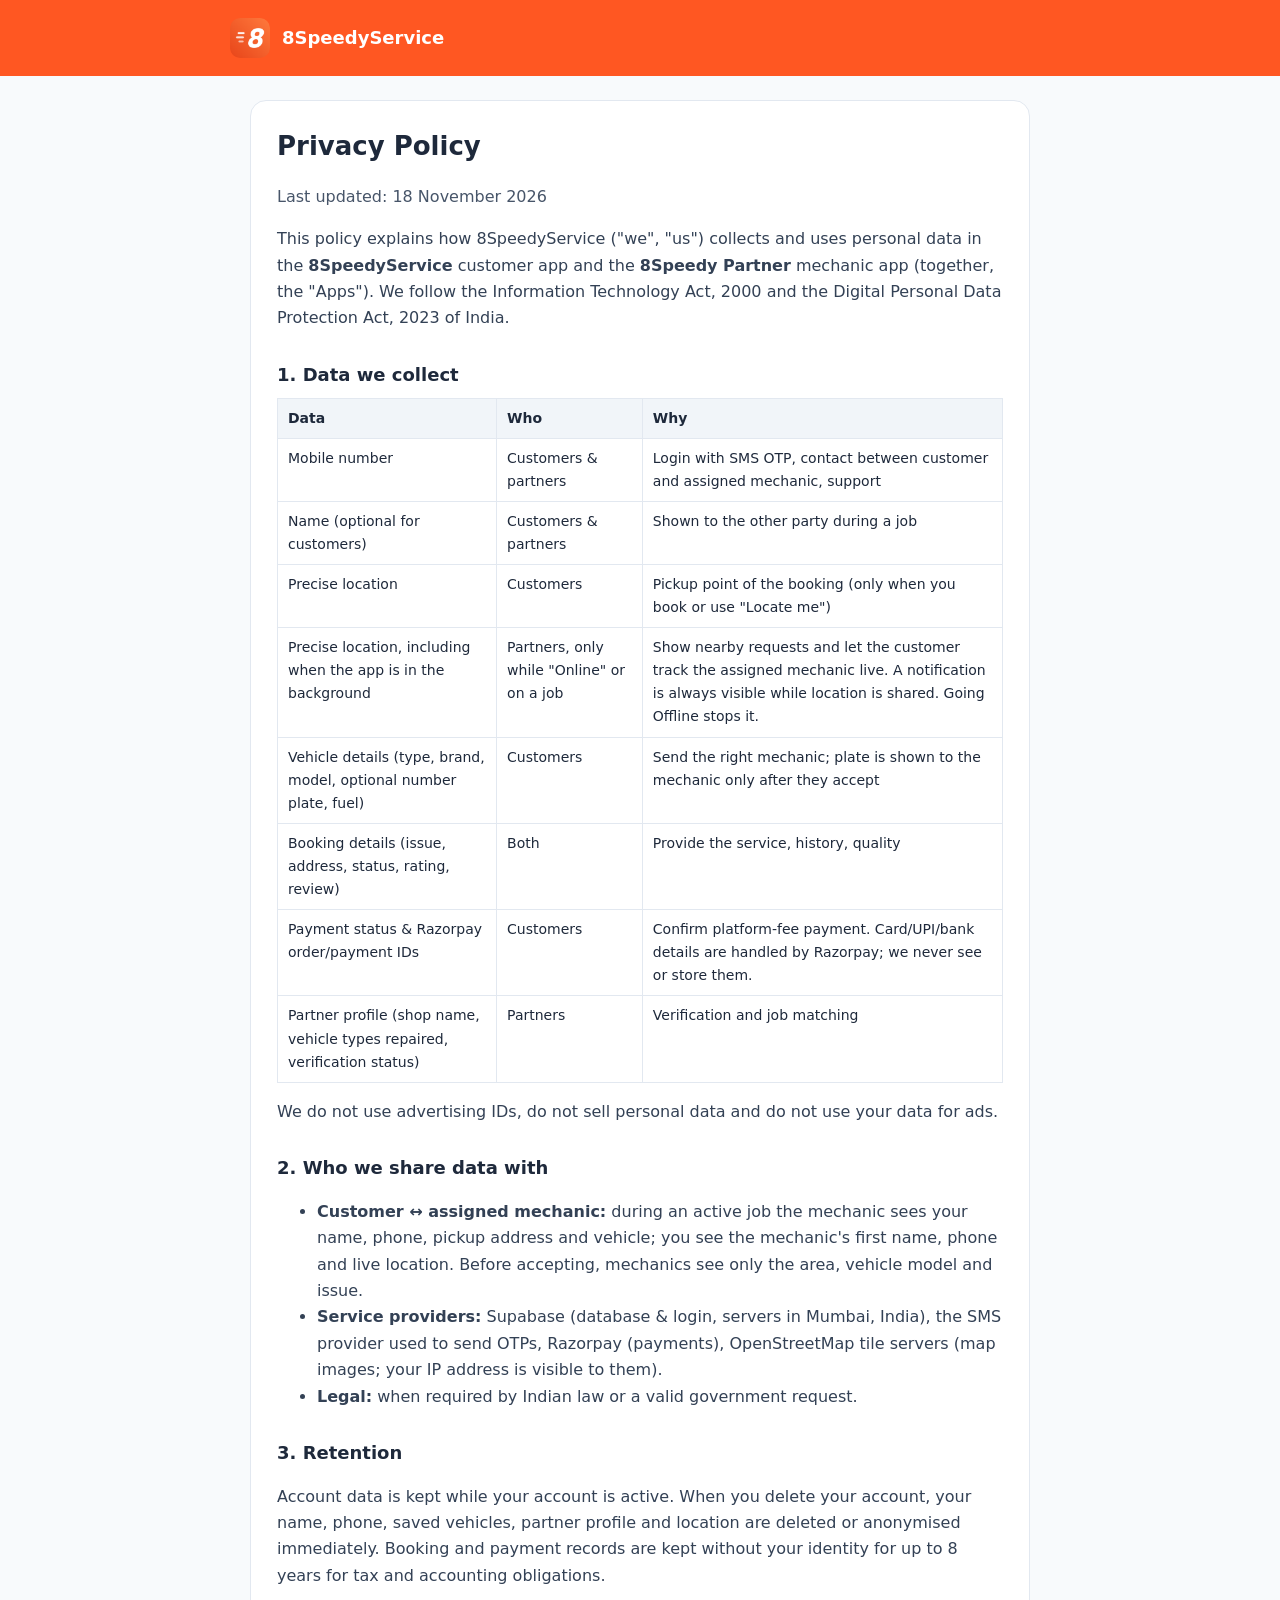
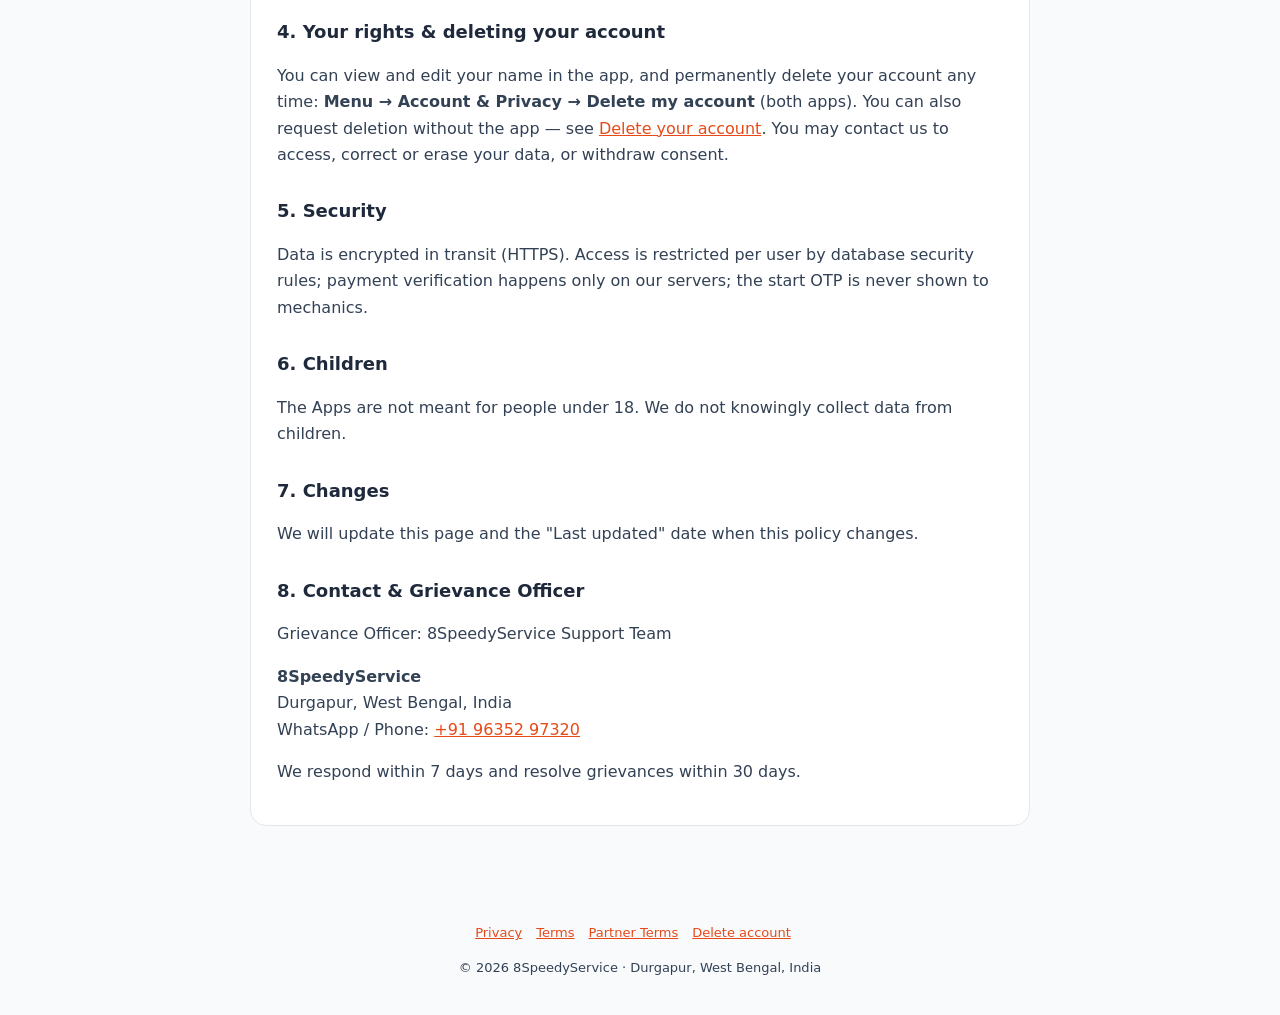
==== privacy.html @ 609b16a8 "Legal pages (Privacy, Terms, Partner Terms, Delete account) for GitHub Pages Co-Authored-By: Claude " ====
<!DOCTYPE html><html lang="en"><head><meta charset="utf-8"><meta name="viewport" content="width=device-width,initial-scale=1">
<title>Privacy Policy — 8SpeedyService</title><link rel="stylesheet" href="style.css"><link rel="icon" href="logo.png"></head><body>
<header><div class="w"><img src="logo.png" alt=""><a href="index.html">8SpeedyService</a></div></header><main><div class="card"><h1>Privacy Policy</h1><p class="muted">Last updated: 18 November 2026</p>
<p>This policy explains how 8SpeedyService ("we", "us") collects and uses personal data in the <b>8SpeedyService</b> customer app and the <b>8Speedy Partner</b> mechanic app (together, the "Apps"). We follow the Information Technology Act, 2000 and the Digital Personal Data Protection Act, 2023 of India.</p>
<h2>1. Data we collect</h2>
<table><tr><th>Data</th><th>Who</th><th>Why</th></tr>
<tr><td>Mobile number</td><td>Customers & partners</td><td>Login with SMS OTP, contact between customer and assigned mechanic, support</td></tr>
<tr><td>Name (optional for customers)</td><td>Customers & partners</td><td>Shown to the other party during a job</td></tr>
<tr><td>Precise location</td><td>Customers</td><td>Pickup point of the booking (only when you book or use "Locate me")</td></tr>
<tr><td>Precise location, including when the app is in the background</td><td>Partners, only while "Online" or on a job</td><td>Show nearby requests and let the customer track the assigned mechanic live. A notification is always visible while location is shared. Going Offline stops it.</td></tr>
<tr><td>Vehicle details (type, brand, model, optional number plate, fuel)</td><td>Customers</td><td>Send the right mechanic; plate is shown to the mechanic only after they accept</td></tr>
<tr><td>Booking details (issue, address, status, rating, review)</td><td>Both</td><td>Provide the service, history, quality</td></tr>
<tr><td>Payment status & Razorpay order/payment IDs</td><td>Customers</td><td>Confirm platform-fee payment. Card/UPI/bank details are handled by Razorpay; we never see or store them.</td></tr>
<tr><td>Partner profile (shop name, vehicle types repaired, verification status)</td><td>Partners</td><td>Verification and job matching</td></tr></table>
<p>We do not use advertising IDs, do not sell personal data and do not use your data for ads.</p>
<h2>2. Who we share data with</h2>
<ul><li><b>Customer ↔ assigned mechanic:</b> during an active job the mechanic sees your name, phone, pickup address and vehicle; you see the mechanic's first name, phone and live location. Before accepting, mechanics see only the area, vehicle model and issue.</li>
<li><b>Service providers:</b> Supabase (database & login, servers in Mumbai, India), the SMS provider used to send OTPs, Razorpay (payments), OpenStreetMap tile servers (map images; your IP address is visible to them).</li>
<li><b>Legal:</b> when required by Indian law or a valid government request.</li></ul>
<h2>3. Retention</h2>
<p>Account data is kept while your account is active. When you delete your account, your name, phone, saved vehicles, partner profile and location are deleted or anonymised immediately. Booking and payment records are kept without your identity for up to 8 years for tax and accounting obligations.</p>
<h2>4. Your rights & deleting your account</h2>
<p>You can view and edit your name in the app, and permanently delete your account any time: <b>Menu → Account & Privacy → Delete my account</b> (both apps). You can also request deletion without the app — see <a href="delete-account.html">Delete your account</a>. You may contact us to access, correct or erase your data, or withdraw consent.</p>
<h2>5. Security</h2>
<p>Data is encrypted in transit (HTTPS). Access is restricted per user by database security rules; payment verification happens only on our servers; the start OTP is never shown to mechanics.</p>
<h2>6. Children</h2><p>The Apps are not meant for people under 18. We do not knowingly collect data from children.</p>
<h2>7. Changes</h2><p>We will update this page and the "Last updated" date when this policy changes.</p>
<h2>8. Contact & Grievance Officer</h2>
<p>Grievance Officer: 8SpeedyService Support Team</p><p><b>8SpeedyService</b><br>Durgapur, West Bengal, India<br>WhatsApp / Phone: <a href="https://wa.me/919635297320">+91 96352 97320</a></p><p>We respond within 7 days and resolve grievances within 30 days.</p></div></main><footer><nav><a href="privacy.html">Privacy</a><a href="terms.html">Terms</a><a href="partner-terms.html">Partner Terms</a><a href="delete-account.html">Delete account</a></nav><p>© 2026 8SpeedyService · Durgapur, West Bengal, India</p></footer></body></html>
---- style.css ----
:root{--o:#FF5722;--d:#1E293B;--m:#475569;--b:#E2E8F0}
*{box-sizing:border-box}body{margin:0;font-family:system-ui,-apple-system,"Segoe UI",Roboto,Arial,sans-serif;color:var(--d);background:#F8FAFC;line-height:1.65}
header{background:var(--o);color:#fff;padding:18px 20px}header .w{max-width:820px;margin:auto;display:flex;align-items:center;gap:12px}
header img{width:40px;height:40px;border-radius:10px}header a{color:#fff;text-decoration:none;font-weight:700;font-size:18px}
main{max-width:820px;margin:24px auto;padding:0 20px 48px}
.card{background:#fff;border:1px solid var(--b);border-radius:16px;padding:24px 26px}
h1{font-size:26px;margin:0 0 4px}h2{font-size:18px;margin:28px 0 8px}p,li{color:#334155}small,.muted{color:var(--m)}
a{color:#E64A19}table{border-collapse:collapse;width:100%}td,th{border:1px solid var(--b);padding:8px 10px;text-align:left;vertical-align:top;font-size:14px}th{background:#F1F5F9}
.note{background:#FFF7ED;border:1px solid #FED7AA;border-radius:12px;padding:12px 14px}
footer{text-align:center;color:var(--m);font-size:13px;padding:24px}
nav a{margin-right:14px}
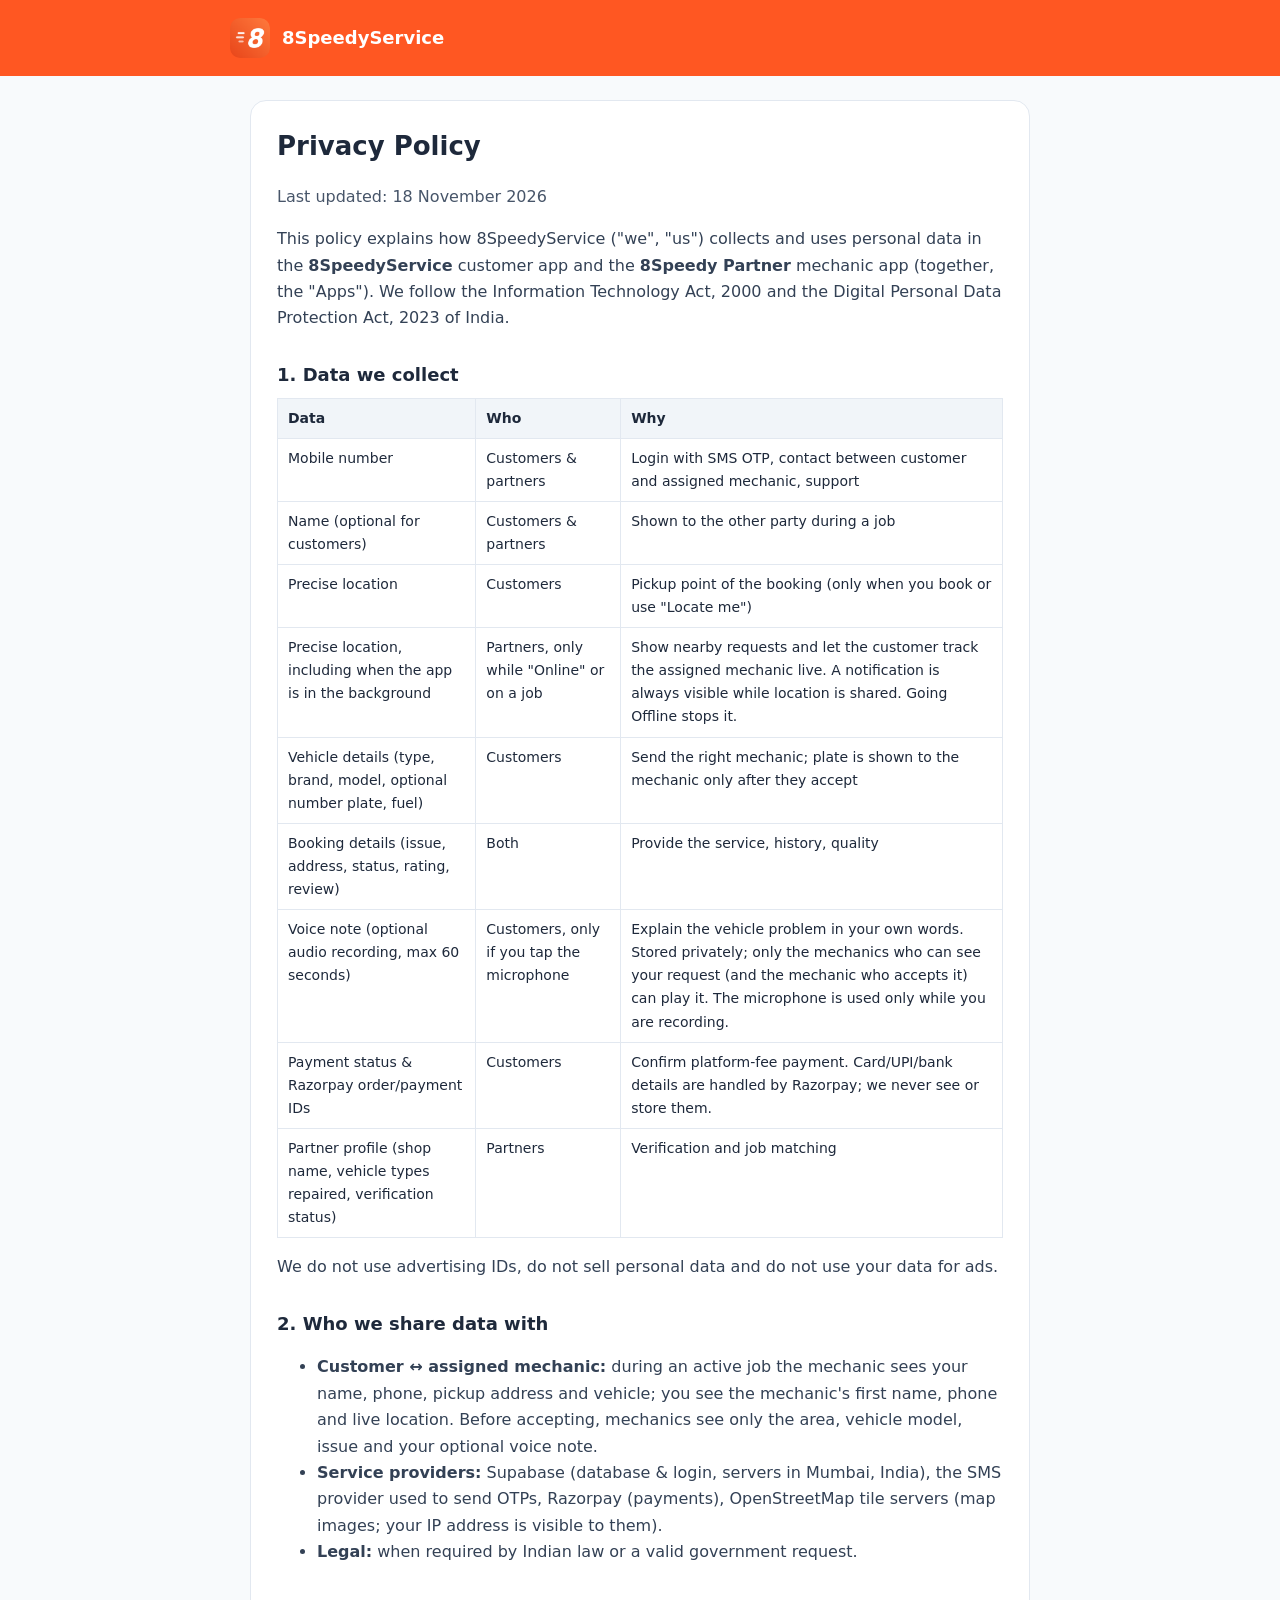
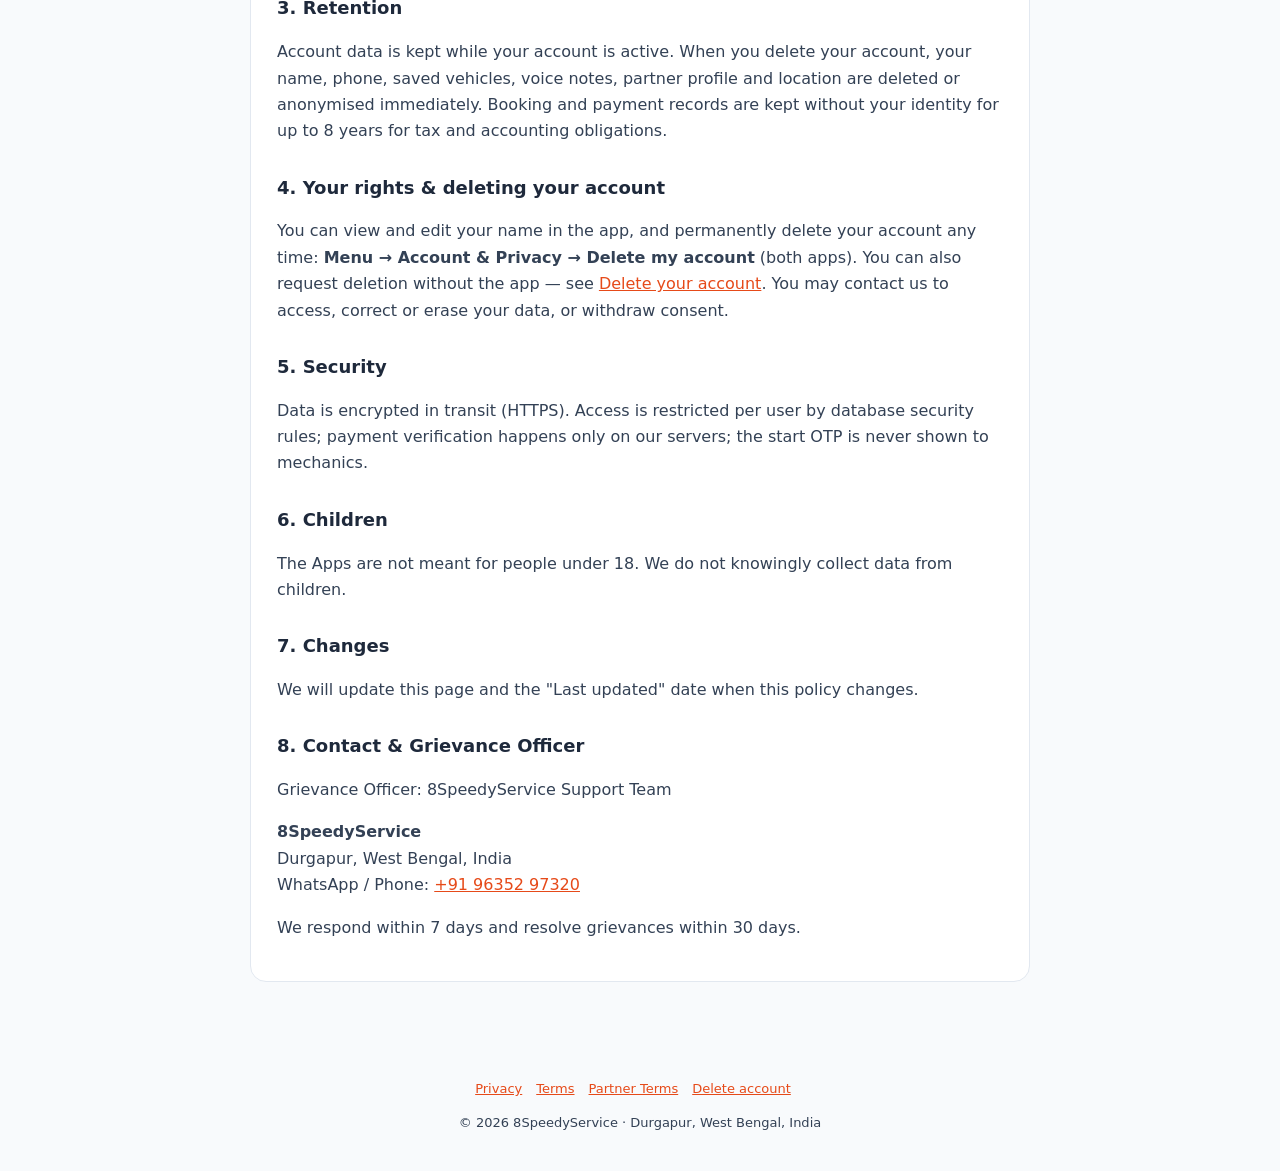
==== commit d0dbadba: "Privacy policy: optional voice notes; deletion covers voice notes Co-Authored-By: Claude Opus 5.5 <n" ====
--- a/privacy.html
+++ b/privacy.html
@@ -10,15 +10,16 @@
 <tr><td>Precise location, including when the app is in the background</td><td>Partners, only while "Online" or on a job</td><td>Show nearby requests and let the customer track the assigned mechanic live. A notification is always visible while location is shared. Going Offline stops it.</td></tr>
 <tr><td>Vehicle details (type, brand, model, optional number plate, fuel)</td><td>Customers</td><td>Send the right mechanic; plate is shown to the mechanic only after they accept</td></tr>
 <tr><td>Booking details (issue, address, status, rating, review)</td><td>Both</td><td>Provide the service, history, quality</td></tr>
+<tr><td>Voice note (optional audio recording, max 60 seconds)</td><td>Customers, only if you tap the microphone</td><td>Explain the vehicle problem in your own words. Stored privately; only the mechanics who can see your request (and the mechanic who accepts it) can play it. The microphone is used only while you are recording.</td></tr>
 <tr><td>Payment status & Razorpay order/payment IDs</td><td>Customers</td><td>Confirm platform-fee payment. Card/UPI/bank details are handled by Razorpay; we never see or store them.</td></tr>
 <tr><td>Partner profile (shop name, vehicle types repaired, verification status)</td><td>Partners</td><td>Verification and job matching</td></tr></table>
 <p>We do not use advertising IDs, do not sell personal data and do not use your data for ads.</p>
 <h2>2. Who we share data with</h2>
-<ul><li><b>Customer ↔ assigned mechanic:</b> during an active job the mechanic sees your name, phone, pickup address and vehicle; you see the mechanic's first name, phone and live location. Before accepting, mechanics see only the area, vehicle model and issue.</li>
+<ul><li><b>Customer ↔ assigned mechanic:</b> during an active job the mechanic sees your name, phone, pickup address and vehicle; you see the mechanic's first name, phone and live location. Before accepting, mechanics see only the area, vehicle model, issue and your optional voice note.</li>
 <li><b>Service providers:</b> Supabase (database & login, servers in Mumbai, India), the SMS provider used to send OTPs, Razorpay (payments), OpenStreetMap tile servers (map images; your IP address is visible to them).</li>
 <li><b>Legal:</b> when required by Indian law or a valid government request.</li></ul>
 <h2>3. Retention</h2>
-<p>Account data is kept while your account is active. When you delete your account, your name, phone, saved vehicles, partner profile and location are deleted or anonymised immediately. Booking and payment records are kept without your identity for up to 8 years for tax and accounting obligations.</p>
+<p>Account data is kept while your account is active. When you delete your account, your name, phone, saved vehicles, voice notes, partner profile and location are deleted or anonymised immediately. Booking and payment records are kept without your identity for up to 8 years for tax and accounting obligations.</p>
 <h2>4. Your rights & deleting your account</h2>
 <p>You can view and edit your name in the app, and permanently delete your account any time: <b>Menu → Account & Privacy → Delete my account</b> (both apps). You can also request deletion without the app — see <a href="delete-account.html">Delete your account</a>. You may contact us to access, correct or erase your data, or withdraw consent.</p>
 <h2>5. Security</h2>
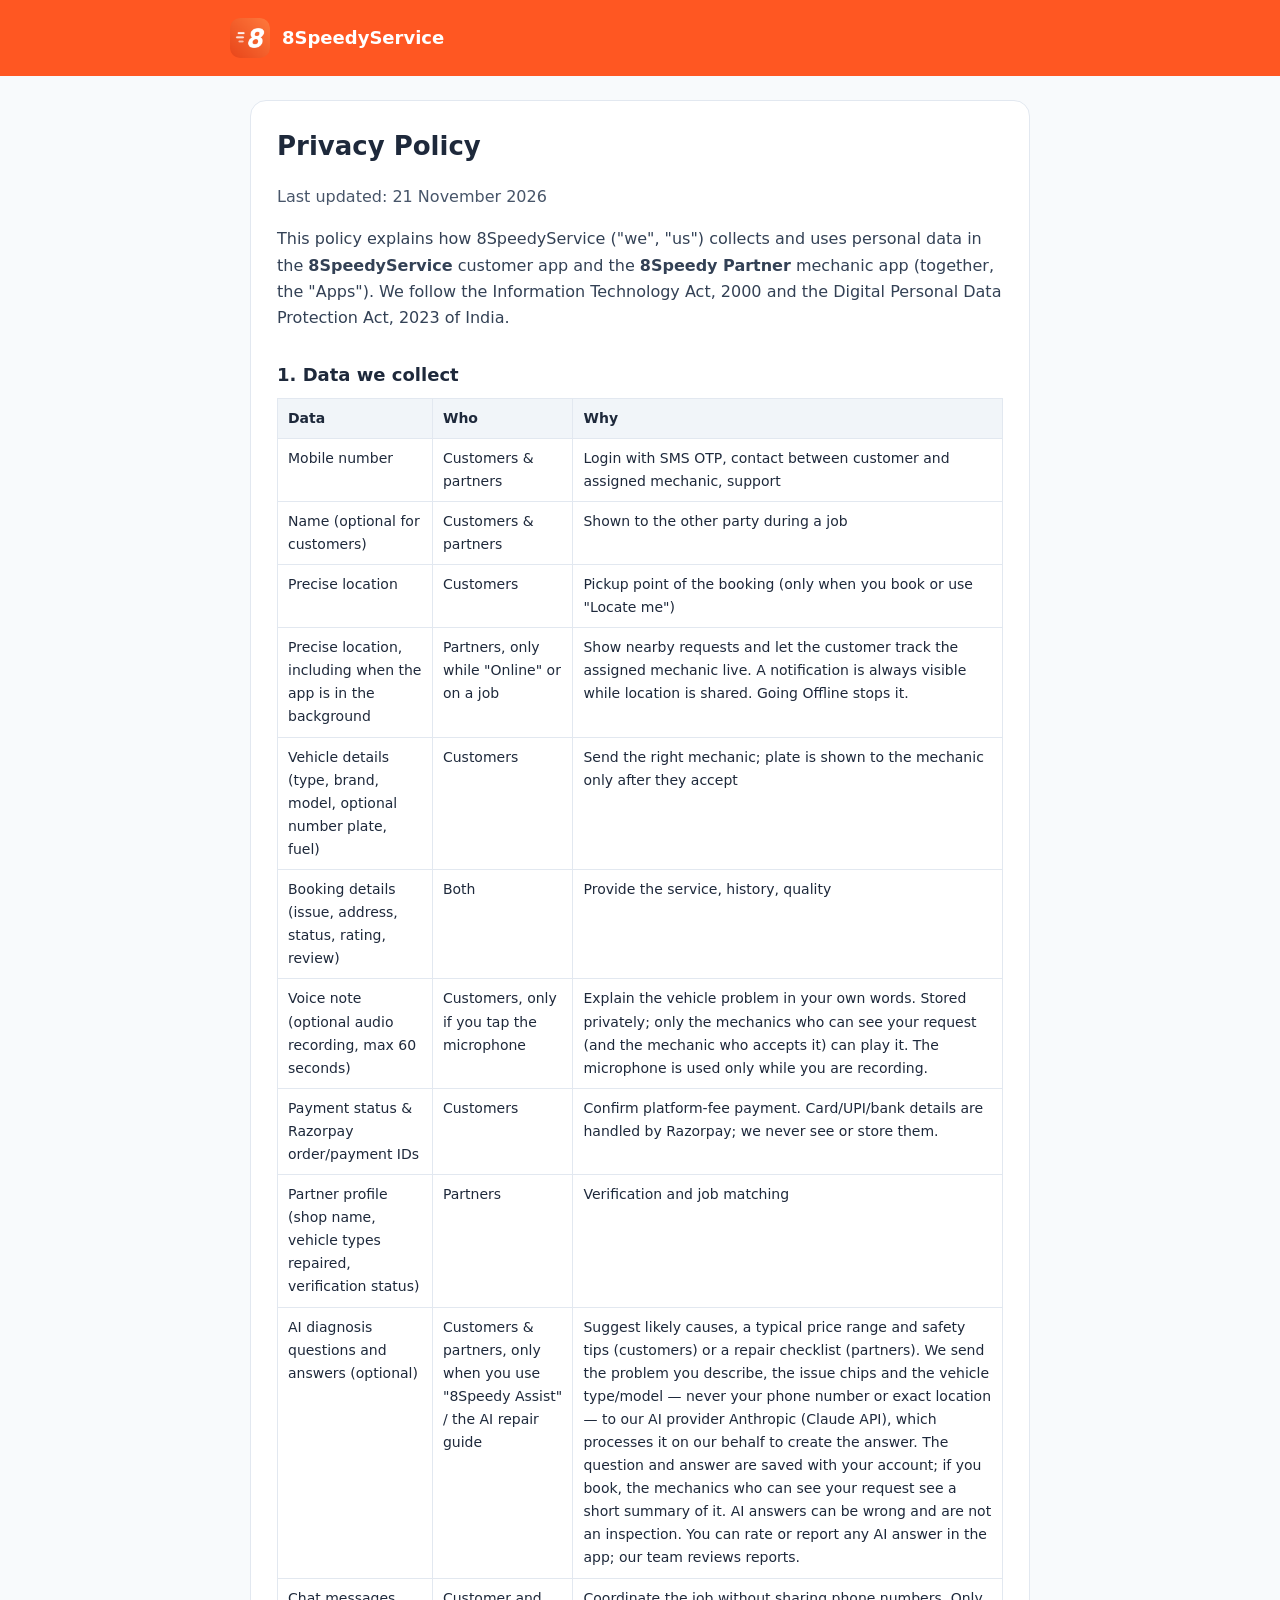
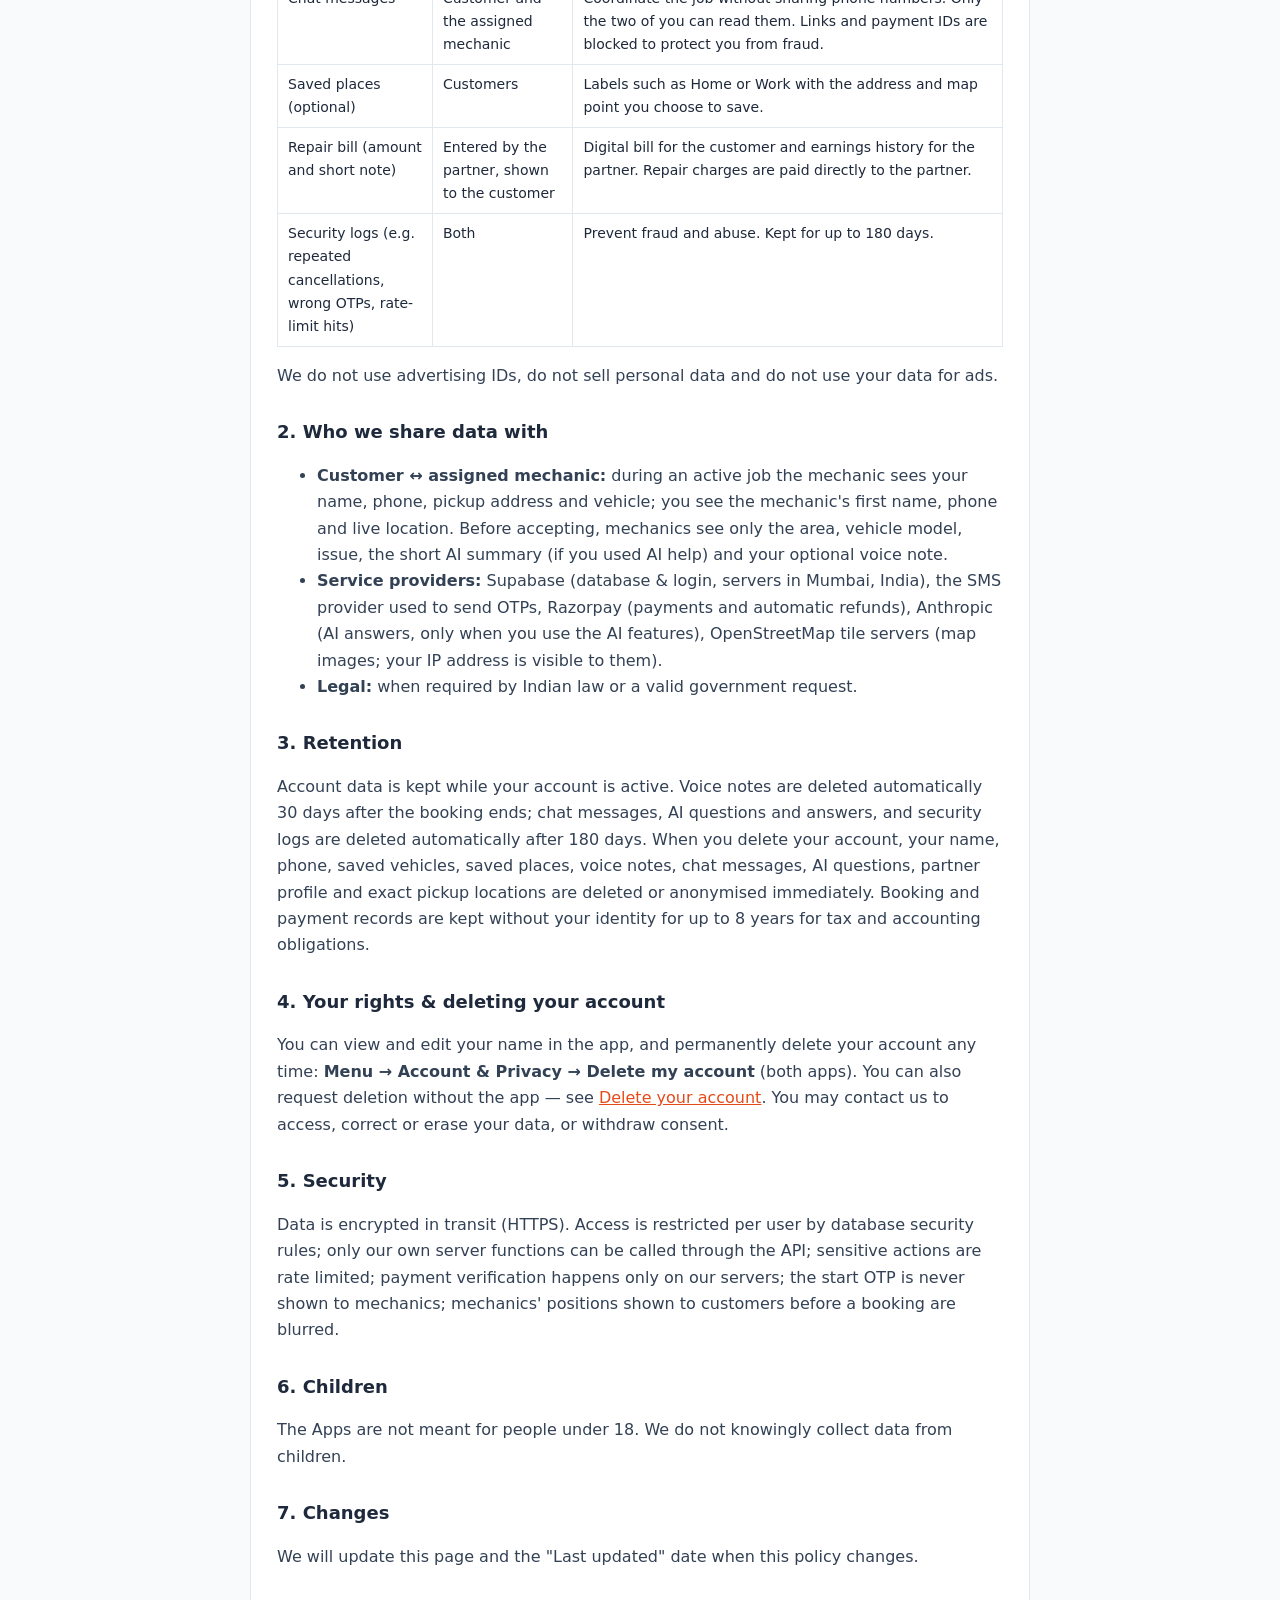
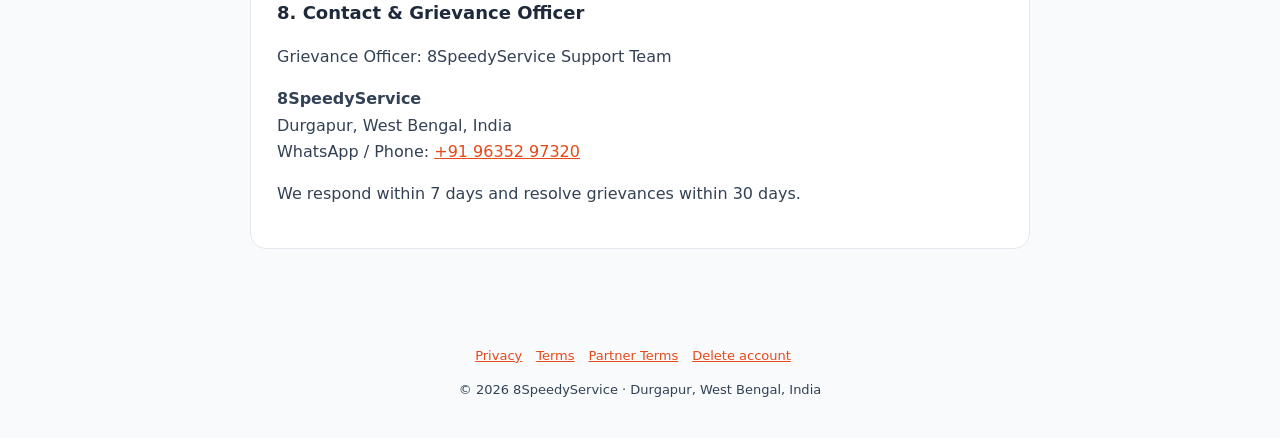
==== commit f96021ae: "Privacy policy + delete-account page: 21 Nov 2026 update AI answers (Anthropic) with in-app reportin" ====
--- a/privacy.html
+++ b/privacy.html
@@ -1,6 +1,6 @@
 <!DOCTYPE html><html lang="en"><head><meta charset="utf-8"><meta name="viewport" content="width=device-width,initial-scale=1">
 <title>Privacy Policy — 8SpeedyService</title><link rel="stylesheet" href="style.css"><link rel="icon" href="logo.png"></head><body>
-<header><div class="w"><img src="logo.png" alt=""><a href="index.html">8SpeedyService</a></div></header><main><div class="card"><h1>Privacy Policy</h1><p class="muted">Last updated: 18 November 2026</p>
+<header><div class="w"><img src="logo.png" alt=""><a href="index.html">8SpeedyService</a></div></header><main><div class="card"><h1>Privacy Policy</h1><p class="muted">Last updated: 21 November 2026</p>
 <p>This policy explains how 8SpeedyService ("we", "us") collects and uses personal data in the <b>8SpeedyService</b> customer app and the <b>8Speedy Partner</b> mechanic app (together, the "Apps"). We follow the Information Technology Act, 2000 and the Digital Personal Data Protection Act, 2023 of India.</p>
 <h2>1. Data we collect</h2>
 <table><tr><th>Data</th><th>Who</th><th>Why</th></tr>
@@ -12,18 +12,23 @@
 <tr><td>Booking details (issue, address, status, rating, review)</td><td>Both</td><td>Provide the service, history, quality</td></tr>
 <tr><td>Voice note (optional audio recording, max 60 seconds)</td><td>Customers, only if you tap the microphone</td><td>Explain the vehicle problem in your own words. Stored privately; only the mechanics who can see your request (and the mechanic who accepts it) can play it. The microphone is used only while you are recording.</td></tr>
 <tr><td>Payment status & Razorpay order/payment IDs</td><td>Customers</td><td>Confirm platform-fee payment. Card/UPI/bank details are handled by Razorpay; we never see or store them.</td></tr>
-<tr><td>Partner profile (shop name, vehicle types repaired, verification status)</td><td>Partners</td><td>Verification and job matching</td></tr></table>
+<tr><td>Partner profile (shop name, vehicle types repaired, verification status)</td><td>Partners</td><td>Verification and job matching</td></tr>
+<tr><td>AI diagnosis questions and answers (optional)</td><td>Customers & partners, only when you use "8Speedy Assist" / the AI repair guide</td><td>Suggest likely causes, a typical price range and safety tips (customers) or a repair checklist (partners). We send the problem you describe, the issue chips and the vehicle type/model — never your phone number or exact location — to our AI provider Anthropic (Claude API), which processes it on our behalf to create the answer. The question and answer are saved with your account; if you book, the mechanics who can see your request see a short summary of it. AI answers can be wrong and are not an inspection. You can rate or report any AI answer in the app; our team reviews reports.</td></tr>
+<tr><td>Chat messages</td><td>Customer and the assigned mechanic</td><td>Coordinate the job without sharing phone numbers. Only the two of you can read them. Links and payment IDs are blocked to protect you from fraud.</td></tr>
+<tr><td>Saved places (optional)</td><td>Customers</td><td>Labels such as Home or Work with the address and map point you choose to save.</td></tr>
+<tr><td>Repair bill (amount and short note)</td><td>Entered by the partner, shown to the customer</td><td>Digital bill for the customer and earnings history for the partner. Repair charges are paid directly to the partner.</td></tr>
+<tr><td>Security logs (e.g. repeated cancellations, wrong OTPs, rate-limit hits)</td><td>Both</td><td>Prevent fraud and abuse. Kept for up to 180 days.</td></tr></table>
 <p>We do not use advertising IDs, do not sell personal data and do not use your data for ads.</p>
 <h2>2. Who we share data with</h2>
-<ul><li><b>Customer ↔ assigned mechanic:</b> during an active job the mechanic sees your name, phone, pickup address and vehicle; you see the mechanic's first name, phone and live location. Before accepting, mechanics see only the area, vehicle model, issue and your optional voice note.</li>
-<li><b>Service providers:</b> Supabase (database & login, servers in Mumbai, India), the SMS provider used to send OTPs, Razorpay (payments), OpenStreetMap tile servers (map images; your IP address is visible to them).</li>
+<ul><li><b>Customer ↔ assigned mechanic:</b> during an active job the mechanic sees your name, phone, pickup address and vehicle; you see the mechanic's first name, phone and live location. Before accepting, mechanics see only the area, vehicle model, issue, the short AI summary (if you used AI help) and your optional voice note.</li>
+<li><b>Service providers:</b> Supabase (database & login, servers in Mumbai, India), the SMS provider used to send OTPs, Razorpay (payments and automatic refunds), Anthropic (AI answers, only when you use the AI features), OpenStreetMap tile servers (map images; your IP address is visible to them).</li>
 <li><b>Legal:</b> when required by Indian law or a valid government request.</li></ul>
 <h2>3. Retention</h2>
-<p>Account data is kept while your account is active. When you delete your account, your name, phone, saved vehicles, voice notes, partner profile and location are deleted or anonymised immediately. Booking and payment records are kept without your identity for up to 8 years for tax and accounting obligations.</p>
+<p>Account data is kept while your account is active. Voice notes are deleted automatically 30 days after the booking ends; chat messages, AI questions and answers, and security logs are deleted automatically after 180 days. When you delete your account, your name, phone, saved vehicles, saved places, voice notes, chat messages, AI questions, partner profile and exact pickup locations are deleted or anonymised immediately. Booking and payment records are kept without your identity for up to 8 years for tax and accounting obligations.</p>
 <h2>4. Your rights & deleting your account</h2>
 <p>You can view and edit your name in the app, and permanently delete your account any time: <b>Menu → Account & Privacy → Delete my account</b> (both apps). You can also request deletion without the app — see <a href="delete-account.html">Delete your account</a>. You may contact us to access, correct or erase your data, or withdraw consent.</p>
 <h2>5. Security</h2>
-<p>Data is encrypted in transit (HTTPS). Access is restricted per user by database security rules; payment verification happens only on our servers; the start OTP is never shown to mechanics.</p>
+<p>Data is encrypted in transit (HTTPS). Access is restricted per user by database security rules; only our own server functions can be called through the API; sensitive actions are rate limited; payment verification happens only on our servers; the start OTP is never shown to mechanics; mechanics' positions shown to customers before a booking are blurred.</p>
 <h2>6. Children</h2><p>The Apps are not meant for people under 18. We do not knowingly collect data from children.</p>
 <h2>7. Changes</h2><p>We will update this page and the "Last updated" date when this policy changes.</p>
 <h2>8. Contact & Grievance Officer</h2>
